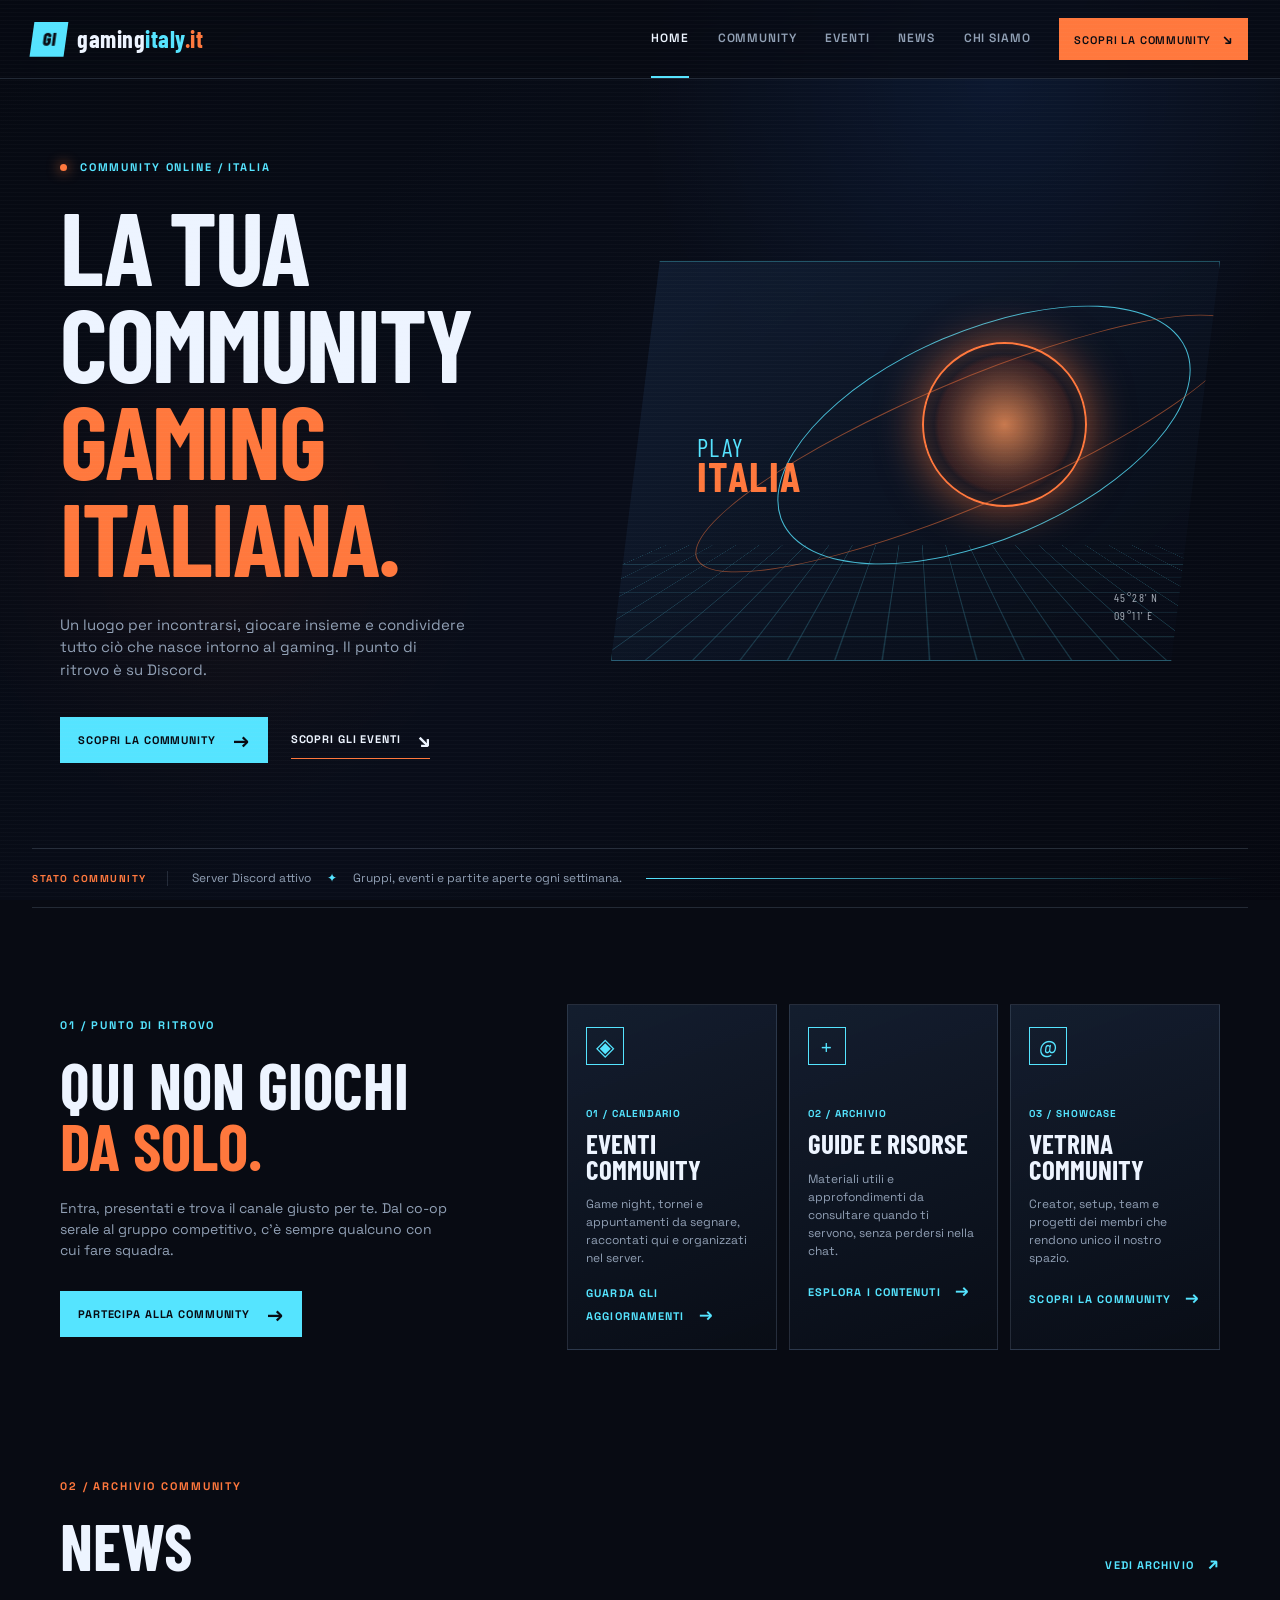
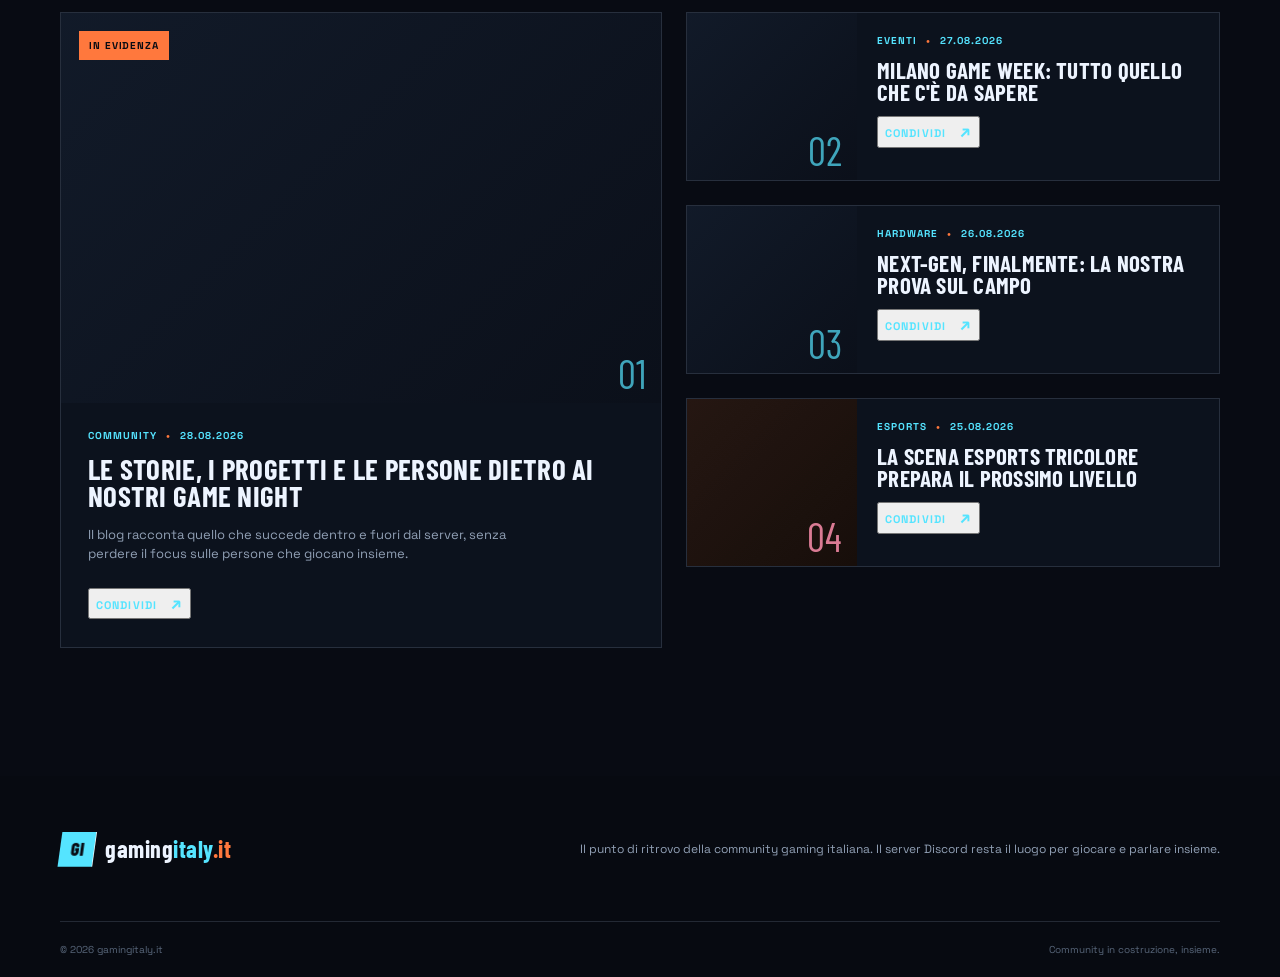
==== index.html @ 729c9a53 "primo caricamento" ====
<!doctype html>
<html lang="it">
<head>
  <meta charset="UTF-8">
  <meta name="viewport" content="width=device-width, initial-scale=1.0">
  <meta name="description" content="Gaming Italy: trova giocatori, partecipa agli eventi ed entra nella community italiana su Discord.">
  <title>gamingitaly.it | Il gaming parla italiano</title>
  <link rel="preconnect" href="https://fonts.googleapis.com">
  <link rel="preconnect" href="https://fonts.gstatic.com" crossorigin>
  <link href="https://fonts.googleapis.com/css2?family=Barlow+Condensed:wght@500;600;700;800&family=Space+Grotesk:wght@400;500;600;700&display=swap" rel="stylesheet">
  <link rel="stylesheet" href="style.css">
  <script src="script.js" defer></script>
</head>
<body>
  <div class="scanlines" aria-hidden="true"></div>

  <header class="site-header">
    <nav class="navbar" aria-label="Navigazione principale">
      <a class="brand" href="#top" aria-label="Gaming Italy home">
        <span class="brand-mark">GI</span>
        <span class="brand-name">gaming<span>italy</span><b>.it</b></span>
      </a>

      <button class="menu-toggle" type="button" aria-expanded="false" aria-controls="primary-menu" aria-label="Apri menu">
        <span></span><span></span><span></span>
      </button>

      <div class="nav-menu" id="primary-menu">
        <a class="nav-link active" href="#top">Home</a>
        <a class="nav-link" href="#community">Community</a>
        <a class="nav-link" href="#eventi">Eventi</a>
        <a class="nav-link" href="#notizie">News</a>
        <a class="nav-link" href="#chi-siamo">Chi siamo</a>
        <a class="nav-cta" href="#community">Scopri la community <span aria-hidden="true">↘</span></a>
      </div>
    </nav>
  </header>

  <main id="top">
    <section class="hero section-shell" aria-labelledby="hero-title">
      <div class="hero-copy">
        <p class="eyebrow"><span class="status-dot"></span> Community online / Italia</p>
        <h1 id="hero-title">La tua community<br><em>gaming italiana.</em></h1>
        <p class="hero-intro">Un luogo per incontrarsi, giocare insieme e condividere tutto ciò che nasce intorno al gaming. Il punto di ritrovo è su Discord.</p>
        <div class="hero-actions">
          <a class="button button-primary" href="#community">Scopri la community <span aria-hidden="true">→</span></a>
          <a class="button button-quiet" href="#eventi">Scopri gli eventi <span aria-hidden="true">↘</span></a>
        </div>
      </div>
      <div class="hero-visual" aria-label="Illustrazione astratta di un paesaggio digitale gaming" role="img">
        <div class="hero-grid"></div>
        <div class="hero-orbit orbit-one"></div>
        <div class="hero-orbit orbit-two"></div>
        <div class="hero-sun"></div>
        <div class="hero-label">PLAY<br><strong>ITALIA</strong></div>
        <div class="hero-coordinate">45°28' N<br>09°11' E</div>
      </div>
    </section>

    <section class="ticker" aria-label="Ultimi aggiornamenti">
      <div class="ticker-label">Stato community</div>
      <p>Server Discord attivo <span>✦</span> Gruppi, eventi e partite aperte ogni settimana.</p>
      <div class="ticker-line"></div>
    </section>

    <section class="community-section section-shell" id="community" aria-labelledby="community-title">
      <div class="community-intro">
        <p class="eyebrow">01 / Punto di ritrovo</p>
        <h2 id="community-title">Qui non giochi<br><em>da solo.</em></h2>
        <p>Entra, presentati e trova il canale giusto per te. Dal co-op serale al gruppo competitivo, c'è sempre qualcuno con cui fare squadra.</p>
        <a class="button button-primary" href="#community">Partecipa alla community <span aria-hidden="true">→</span></a>
      </div>
      <div class="community-rail" id="eventi">
        <article class="community-card" id="eventi"><span class="community-icon">◈</span><p class="card-meta">01 / Calendario</p><h3>Eventi community</h3><p>Game night, tornei e appuntamenti da segnare, raccontati qui e organizzati nel server.</p><a class="read-link" href="#notizie">Guarda gli aggiornamenti <span aria-hidden="true">→</span></a></article>
        <article class="community-card"><span class="community-icon">+</span><p class="card-meta">02 / Archivio</p><h3>Guide e risorse</h3><p>Materiali utili e approfondimenti da consultare quando ti servono, senza perdersi nella chat.</p><a class="read-link" href="#notizie">Esplora i contenuti <span aria-hidden="true">→</span></a></article>
        <article class="community-card"><span class="community-icon">@</span><p class="card-meta">03 / Showcase</p><h3>Vetrina community</h3><p>Creator, setup, team e progetti dei membri che rendono unico il nostro spazio.</p><a class="read-link" href="#community">Scopri la community <span aria-hidden="true">→</span></a></article>
      </div>
    </section>

    <section class="news-section section-shell" id="notizie" aria-labelledby="news-title">
      <div class="section-heading">
        <div>
          <p class="eyebrow orange-eyebrow">02 / Archivio community</p>
          <h2 id="news-title">News</h2>
        </div>
        <a class="text-link" href="#notizie">Vedi archivio <span aria-hidden="true">↗</span></a>
      </div>

      <div class="news-layout">
        <article class="featured-card news-card">
          <div class="card-image image-featured"><span class="card-tag">In evidenza</span><span class="image-stamp">01</span></div>
          <div class="card-content">
            <p class="card-meta">Community <span>•</span> 28.08.2026</p>
            <h3>Le storie, i progetti e le persone dietro ai nostri game night</h3>
            <p class="card-excerpt">Il blog racconta quello che succede dentro e fuori dal server, senza perdere il focus sulle persone che giocano insieme.</p>
            <button class="read-link share-article" type="button" data-share="Le storie, i progetti e le persone dietro ai nostri game night">Condividi <span aria-hidden="true">↗</span></button>
          </div>
        </article>

        <div class="news-list">
          <article class="compact-card news-card">
            <div class="card-image image-compact image-city"><span class="image-stamp">02</span></div>
            <div class="card-content">
              <p class="card-meta">Eventi <span>•</span> 27.08.2026</p>
              <h3>Milano Game Week: tutto quello che c'è da sapere</h3>
              <button class="read-link share-article" type="button" data-share="Milano Game Week: tutto quello che c'è da sapere">Condividi <span aria-hidden="true">↗</span></button>
            </div>
          </article>
          <article class="compact-card news-card">
            <div class="card-image image-compact image-controller"><span class="image-stamp">03</span></div>
            <div class="card-content">
              <p class="card-meta">Hardware <span>•</span> 26.08.2026</p>
              <h3>Next-gen, finalmente: la nostra prova sul campo</h3>
              <button class="read-link share-article" type="button" data-share="Next-gen, finalmente: la nostra prova sul campo">Condividi <span aria-hidden="true">↗</span></button>
            </div>
          </article>
          <article class="compact-card news-card">
            <div class="card-image image-compact image-esports"><span class="image-stamp">04</span></div>
            <div class="card-content">
              <p class="card-meta">Esports <span>•</span> 25.08.2026</p>
              <h3>La scena esports tricolore prepara il prossimo livello</h3>
              <button class="read-link share-article" type="button" data-share="La scena esports tricolore prepara il prossimo livello">Condividi <span aria-hidden="true">↗</span></button>
            </div>
          </article>
        </div>
      </div>
    </section>

  </main>

  <footer class="site-footer" id="chi-siamo">
    <div class="section-shell footer-main">
      <a class="brand" href="#top" aria-label="Torna in cima">
        <span class="brand-mark">GI</span>
        <span class="brand-name">gaming<span>italy</span><b>.it</b></span>
      </a>
      <p class="footer-note">Il punto di ritrovo della community gaming italiana. Il server Discord resta il luogo per giocare e parlare insieme.</p>
    </div>
    <div class="section-shell footer-bottom">
      <span>© <span id="current-year">2026</span> gamingitaly.it</span>
      <div><span>Community in costruzione, insieme.</span></div>
    </div>
  </footer>
</body>
</html>
---- style.css ----
:root {
  --ink: #080b13;
  --panel: #0e1420;
  --panel-soft: #121b2a;
  --line: rgba(163, 183, 210, 0.18);
  --muted: #91a0b5;
  --paper: #edf4ff;
  --cyan: #55e4ff;
  --blue: #3681ff;
  --orange: #ff783d;
  --orange-soft: #ffb06a;
  --display: "Barlow Condensed", Impact, sans-serif;
  --body: "Space Grotesk", sans-serif;
}

* { box-sizing: border-box; }
html { scroll-behavior: smooth; }
body { margin: 0; color: var(--paper); background: var(--ink); font-family: var(--body); line-height: 1.5; }
a { color: inherit; text-decoration: none; }
button, input { font: inherit; }
button, a { -webkit-tap-highlight-color: transparent; }

body::before { content: ""; position: fixed; z-index: -2; inset: 0; opacity: .55; background: radial-gradient(circle at 78% 9%, rgba(45, 125, 255, .18), transparent 28%), radial-gradient(circle at 18% 62%, rgba(255, 101, 53, .08), transparent 22%), linear-gradient(130deg, #070a12 0%, #0b1220 52%, #070910 100%); }
.scanlines { position: fixed; z-index: 10; pointer-events: none; inset: 0; opacity: .045; background: repeating-linear-gradient(0deg, transparent, transparent 3px, #fff 4px); }
.section-shell { width: min(1160px, calc(100% - 64px)); margin: 0 auto; }
.sr-only { position: absolute; width: 1px; height: 1px; padding: 0; margin: -1px; overflow: hidden; clip: rect(0, 0, 0, 0); white-space: nowrap; border: 0; }

.site-header { position: relative; z-index: 5; border-bottom: 1px solid var(--line); background: rgba(8, 11, 19, .7); backdrop-filter: blur(16px); }
.navbar { display: flex; align-items: center; justify-content: space-between; width: min(1290px, calc(100% - 64px)); min-height: 76px; margin: 0 auto; }
.brand { display: inline-flex; align-items: center; gap: 11px; }
.brand-mark { display: grid; width: 34px; height: 34px; place-items: center; color: var(--ink); background: var(--cyan); font-family: var(--display); font-size: 18px; font-weight: 800; transform: skew(-8deg); }
.brand-name { font-family: var(--display); font-size: 24px; font-weight: 700; letter-spacing: .5px; }
.brand-name span { color: var(--cyan); }.brand-name b { color: var(--orange); font-weight: 700; }
.nav-menu { display: flex; align-items: center; gap: 29px; color: var(--muted); font-size: 12px; font-weight: 600; letter-spacing: .07em; text-transform: uppercase; }
.nav-link { padding: 29px 0; border-bottom: 2px solid transparent; transition: color .2s, border-color .2s; }.nav-link:hover, .nav-link.active { color: var(--paper); border-color: var(--cyan); }
.nav-cta { padding: 10px 15px; color: var(--ink); background: var(--orange); font-size: 11px; transition: background .2s, transform .2s; }.nav-cta:hover { background: var(--orange-soft); transform: translateY(-2px); }.nav-cta span { margin-left: 8px; font-size: 15px; }
.menu-toggle { display: none; border: 0; background: transparent; cursor: pointer; }.menu-toggle span { display: block; width: 24px; height: 2px; margin: 5px; background: var(--cyan); }

.hero { display: grid; grid-template-columns: .95fr 1.05fr; align-items: center; min-height: 570px; padding: 80px 0 85px; }.hero-copy { position: relative; z-index: 1; }.eyebrow { margin: 0 0 21px; color: var(--cyan); font-size: 11px; font-weight: 700; letter-spacing: .17em; text-transform: uppercase; }.status-dot { display: inline-block; width: 7px; height: 7px; margin-right: 8px; border-radius: 50%; background: var(--orange); box-shadow: 0 0 13px var(--orange); }
h1, h2, h3, p { margin-top: 0; }h1, h2, h3 { font-family: var(--display); line-height: .95; text-transform: uppercase; }h1 { max-width: 540px; margin-bottom: 28px; font-size: clamp(64px, 8vw, 112px); letter-spacing: -.02em; }h1 em, h2 em { color: var(--orange); font-style: normal; } .hero-intro { max-width: 405px; margin-bottom: 36px; color: var(--muted); font-size: 15px; }
.hero-actions { display: flex; flex-wrap: wrap; align-items: center; gap: 23px; }.button { display: inline-flex; align-items: center; justify-content: center; gap: 17px; min-height: 46px; padding: 0 18px; border: 0; cursor: pointer; font-size: 11px; font-weight: 700; letter-spacing: .08em; text-transform: uppercase; transition: transform .2s, background .2s; }.button:hover { transform: translateY(-3px); }.button-primary { color: var(--ink); background: var(--cyan); }.button-primary:hover { background: #9af1ff; }.button-quiet { min-height: auto; padding: 10px 0; border-bottom: 1px solid var(--orange); color: var(--paper); }.button span { font-size: 20px; line-height: 0; }
.hero-visual { position: relative; min-height: 400px; overflow: hidden; border: 1px solid rgba(85, 228, 255, .32); background: linear-gradient(140deg, rgba(20, 35, 59, .7), rgba(7, 11, 21, .85)), url("https://images.unsplash.com/photo-1550745165-9bc0b252726f?auto=format&fit=crop&w=1200&q=85") center/cover; clip-path: polygon(8% 0, 100% 0, 92% 100%, 0 100%); }.hero-grid { position: absolute; inset: 48% -10% -20%; opacity: .45; transform: perspective(260px) rotateX(58deg); background: linear-gradient(rgba(85, 228, 255, .45) 1px, transparent 1px), linear-gradient(90deg, rgba(85, 228, 255, .45) 1px, transparent 1px); background-size: 34px 34px; }.hero-sun { position: absolute; top: 20%; left: 51%; width: 165px; height: 165px; border: 2px solid var(--orange); border-radius: 50%; box-shadow: 0 0 45px rgba(255, 120, 61, .6), inset 0 0 35px rgba(255, 120, 61, .25); background: radial-gradient(circle, rgba(255, 151, 91, .78), rgba(255, 87, 43, .12) 58%, transparent 62%); }.hero-orbit { position: absolute; border: 1px solid rgba(85, 228, 255, .8); border-radius: 50%; transform: rotate(-23deg); }.orbit-one { top: 17%; left: 25%; width: 440px; height: 210px; }.orbit-two { top: 30%; left: 10%; width: 590px; height: 125px; border-color: rgba(255, 120, 61, .5); }.hero-label { position: absolute; top: 44%; left: 14%; color: var(--cyan); font-family: var(--display); font-size: 25px; line-height: .82; letter-spacing: .06em; }.hero-label strong { color: var(--orange); font-size: 42px; }.hero-coordinate { position: absolute; right: 10%; bottom: 9%; color: rgba(237, 244, 255, .68); font-family: var(--display); font-size: 12px; letter-spacing: .12em; }

.ticker { display: flex; align-items: center; gap: 24px; width: min(1290px, calc(100% - 64px)); min-height: 60px; margin: 0 auto 96px; border-top: 1px solid var(--line); border-bottom: 1px solid var(--line); color: var(--muted); font-size: 12px; }.ticker-label { padding: 0 20px 0 0; border-right: 1px solid var(--line); color: var(--orange); font-size: 10px; font-weight: 700; letter-spacing: .15em; text-transform: uppercase; }.ticker p { margin: 0; }.ticker p span { margin: 0 13px; color: var(--cyan); }.ticker-line { flex: 1; height: 1px; background: linear-gradient(90deg, var(--cyan), transparent); }
.community-section { display: grid; grid-template-columns: .8fr 1.2fr; gap: 72px; align-items: center; padding-bottom: 128px; }.community-intro h2 { margin: 0 0 22px; font-size: clamp(50px, 5vw, 72px); }.community-intro > p:not(.eyebrow) { max-width: 390px; margin-bottom: 30px; color: var(--muted); font-size: 14px; }.community-rail { display: grid; grid-template-columns: repeat(3, 1fr); gap: 12px; }.community-card { min-height: 295px; padding: 22px 18px; border: 1px solid var(--line); background: linear-gradient(160deg, rgba(24, 37, 57, .72), rgba(10, 14, 23, .8)); transition: border-color .25s, transform .25s; }.community-card:hover { border-color: var(--orange); transform: translateY(-5px); }.community-icon { display: grid; width: 38px; height: 38px; margin-bottom: 41px; place-items: center; border: 1px solid var(--cyan); color: var(--cyan); font-family: var(--display); font-size: 24px; }.community-card .card-meta { margin-bottom: 10px; }.community-card h3 { margin-bottom: 13px; font-size: 27px; }.community-card > p:not(.card-meta) { min-height: 66px; margin-bottom: 18px; color: var(--muted); font-size: 12px; }
.section-heading { display: flex; align-items: end; justify-content: space-between; margin-bottom: 35px; }.orange-eyebrow { color: var(--orange); }.section-heading h2 { margin: 0; font-size: clamp(45px, 5vw, 68px); }.text-link, .read-link { color: var(--cyan); font-size: 11px; font-weight: 700; letter-spacing: .1em; text-transform: uppercase; }.text-link span, .read-link span { margin-left: 10px; font-size: 17px; }.news-layout { display: grid; grid-template-columns: 1.06fr .94fr; gap: 24px; }.news-card { border: 1px solid var(--line); background: rgba(14, 20, 32, .82); transition: border-color .25s, transform .25s; }.news-card:hover { border-color: rgba(85, 228, 255, .7); transform: translateY(-4px); }.card-image { position: relative; overflow: hidden; background-color: var(--panel-soft); background-position: center; background-size: cover; }.card-image::after { content: ""; position: absolute; inset: 0; background: linear-gradient(135deg, rgba(8, 11, 19, .05), rgba(8, 11, 19, .7)); }.image-featured { min-height: 390px; background-image: url("https://images.unsplash.com/photo-1593305841991-05c297ba4575?auto=format&fit=crop&w=1100&q=85"); }.image-city { background-image: url("https://images.unsplash.com/photo-1542751371-adc38448a05e?auto=format&fit=crop&w=500&q=85"); }.image-controller { background-image: url("https://images.unsplash.com/photo-1603481546238-487240415921?auto=format&fit=crop&w=500&q=85"); }.image-esports { background-image: url("https://images.unsplash.com/photo-1542751371-adc38448a05e?auto=format&fit=crop&w=500&q=85"); filter: saturate(.8) hue-rotate(150deg); }.card-tag, .image-stamp { position: absolute; z-index: 1; }.card-tag { top: 18px; left: 18px; padding: 7px 10px; color: var(--ink); background: var(--orange); font-size: 10px; font-weight: 700; letter-spacing: .09em; text-transform: uppercase; }.image-stamp { right: 15px; bottom: 10px; color: rgba(85, 228, 255, .7); font-family: var(--display); font-size: 40px; line-height: 1; }.card-content { padding: 25px 27px 28px; }.card-meta { margin-bottom: 12px; color: var(--cyan); font-size: 10px; font-weight: 700; letter-spacing: .1em; text-transform: uppercase; }.card-meta span { margin: 0 5px; color: var(--orange); }.card-content h3 { margin-bottom: 15px; font-size: 29px; letter-spacing: .01em; }.card-excerpt { max-width: 470px; margin-bottom: 24px; color: var(--muted); font-size: 13px; }.read-link { display: inline-block; }.news-list { display: flex; flex-direction: column; gap: 24px; }.compact-card { display: grid; grid-template-columns: 170px 1fr; min-height: 169px; }.compact-card .card-content { padding: 20px 20px 17px; }.compact-card .card-content h3 { margin-bottom: 13px; font-size: 23px; }.compact-card .card-image { min-height: 100%; }

.news-section { padding-bottom: 128px; }.newsletter-section { border-top: 1px solid rgba(85, 228, 255, .26); border-bottom: 1px solid var(--line); background: linear-gradient(110deg, rgba(19, 45, 72, .65), rgba(12, 18, 30, .45)); }.newsletter-inner { display: flex; align-items: center; justify-content: space-between; min-height: 280px; }.newsletter-inner h2 { margin: 0; font-size: clamp(44px, 5vw, 65px); }.newsletter-form { position: relative; display: grid; grid-template-columns: 1fr auto; width: min(475px, 100%); gap: 10px; }.newsletter-form input { min-width: 0; padding: 0 17px; border: 1px solid var(--line); outline: 0; color: var(--paper); background: rgba(8, 11, 19, .7); font-size: 12px; }.newsletter-form input:focus { border-color: var(--cyan); }.form-message { position: absolute; top: calc(100% + 10px); left: 0; margin: 0; color: var(--orange-soft); font-size: 11px; }.site-footer { background: #070a11; }.footer-main { display: flex; align-items: center; justify-content: space-between; min-height: 145px; }.footer-note { margin: 0; color: var(--muted); font-size: 12px; }.social-links { display: flex; gap: 8px; }.social-links a { display: grid; width: 31px; height: 31px; place-items: center; border: 1px solid var(--line); color: var(--cyan); font-size: 9px; font-weight: 700; }.social-links a:hover { border-color: var(--cyan); }.footer-bottom { display: flex; justify-content: space-between; padding: 20px 0; border-top: 1px solid var(--line); color: #59677b; font-size: 10px; }.footer-bottom div { display: flex; gap: 23px; }.footer-bottom a:hover { color: var(--paper); }

@media (max-width: 780px) { .section-shell, .navbar, .ticker { width: min(100% - 36px, 600px); }.navbar { min-height: 68px; }.menu-toggle { display: block; }.nav-menu { position: absolute; top: 68px; right: 18px; left: 18px; display: none; flex-direction: column; align-items: stretch; gap: 0; padding: 8px 18px 18px; border: 1px solid var(--line); background: rgba(8, 11, 19, .97); }.nav-menu.open { display: flex; }.nav-link { padding: 14px 0; }.nav-cta { margin-top: 9px; text-align: center; }.hero { display: block; min-height: auto; padding: 70px 0 50px; }.hero-visual { min-height: 280px; margin-top: 45px; }.ticker { margin-bottom: 70px; }.ticker-line { display: none; }.ticker p { font-size: 11px; }.community-section { display: block; padding-bottom: 82px; }.community-intro { margin-bottom: 45px; }.community-rail { grid-template-columns: 1fr; gap: 12px; }.community-card { min-height: 0; }.community-icon { margin-bottom: 25px; }.community-card > p:not(.card-meta) { min-height: 0; }.news-layout { display: block; }.featured-card { margin-bottom: 24px; }.image-featured { min-height: 260px; }.compact-card { grid-template-columns: 125px 1fr; min-height: 145px; }.compact-card .card-content { padding: 16px; }.compact-card .card-content h3 { font-size: 20px; }.card-meta { font-size: 9px; }.newsletter-inner { display: block; padding: 60px 0 72px; }.newsletter-form { margin-top: 35px; }.footer-main { display: grid; gap: 25px; padding: 42px 0; }.footer-bottom { display: block; line-height: 2.4; }.footer-bottom div { gap: 15px; } }
@media (prefers-reduced-motion: no-preference) { .hero-copy { animation: rise-in .75s ease-out both; }.hero-visual { animation: reveal .9s .1s ease-out both; } @keyframes rise-in { from { opacity: 0; transform: translateY(18px); } to { opacity: 1; transform: none; } } @keyframes reveal { from { opacity: 0; clip-path: polygon(15% 0, 100% 0, 85% 100%, 0 100%); } to { opacity: 1; clip-path: polygon(8% 0, 100% 0, 92% 100%, 0 100%); } } }
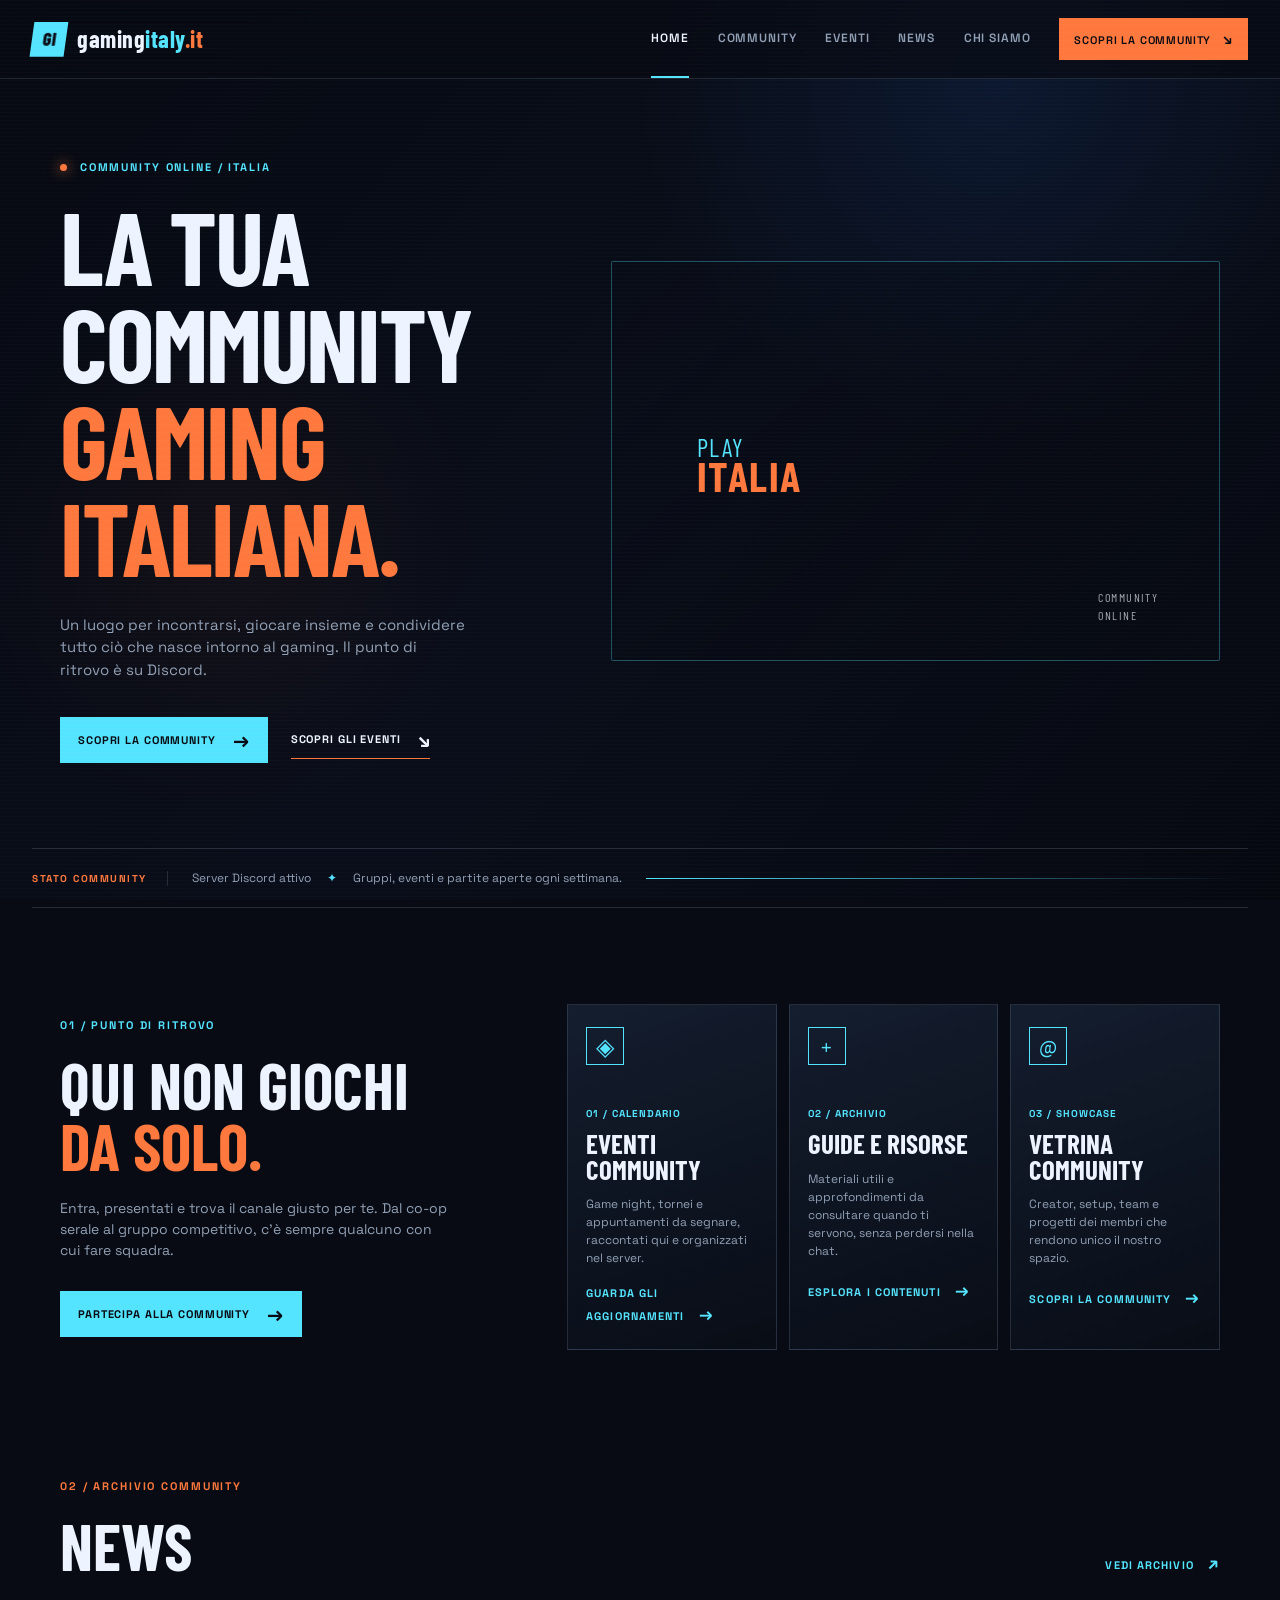
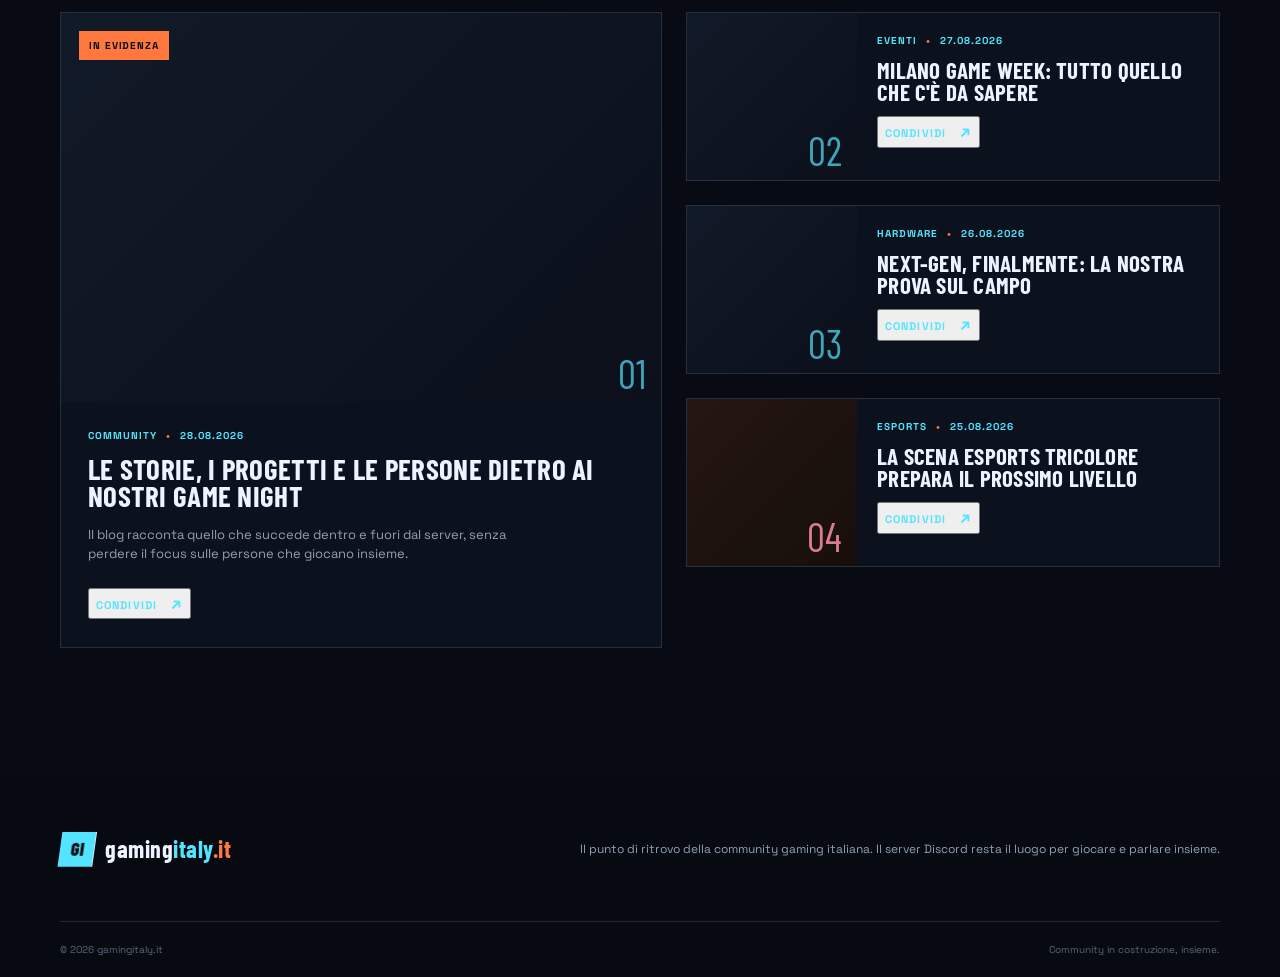
==== commit cb42a2f4: "prova caricamento" ====
--- a/index.html
+++ b/index.html
@@ -47,13 +47,9 @@
           <a class="button button-quiet" href="#eventi">Scopri gli eventi <span aria-hidden="true">↘</span></a>
         </div>
       </div>
-      <div class="hero-visual" aria-label="Illustrazione astratta di un paesaggio digitale gaming" role="img">
-        <div class="hero-grid"></div>
-        <div class="hero-orbit orbit-one"></div>
-        <div class="hero-orbit orbit-two"></div>
-        <div class="hero-sun"></div>
+      <div class="hero-visual" aria-label="Immagine di una sessione gaming competitiva" role="img">
         <div class="hero-label">PLAY<br><strong>ITALIA</strong></div>
-        <div class="hero-coordinate">45°28' N<br>09°11' E</div>
+        <div class="hero-coordinate">COMMUNITY<br>ONLINE</div>
       </div>
     </section>
 
--- a/style.css
+++ b/style.css
@@ -13,6 +13,9 @@
   --body: "Space Grotesk", sans-serif;
 }
 
+body .hero-visual { overflow: hidden; border-radius: 2px; background-image: linear-gradient(140deg, rgba(8, 11, 19, .12), rgba(8, 11, 19, .7)), url("https://images.unsplash.com/photo-1542751371-adc38448a05e?auto=format&fit=crop&w=1200&q=85"); clip-path: none; }
+body .hero-visual { animation: hero-reveal .9s .1s ease-out both; }
+@keyframes hero-reveal { from { opacity: 0; transform: translateY(12px); } to { opacity: 1; transform: none; } }
 * { box-sizing: border-box; }
 html { scroll-behavior: smooth; }
 body { margin: 0; color: var(--paper); background: var(--ink); font-family: var(--body); line-height: 1.5; }
